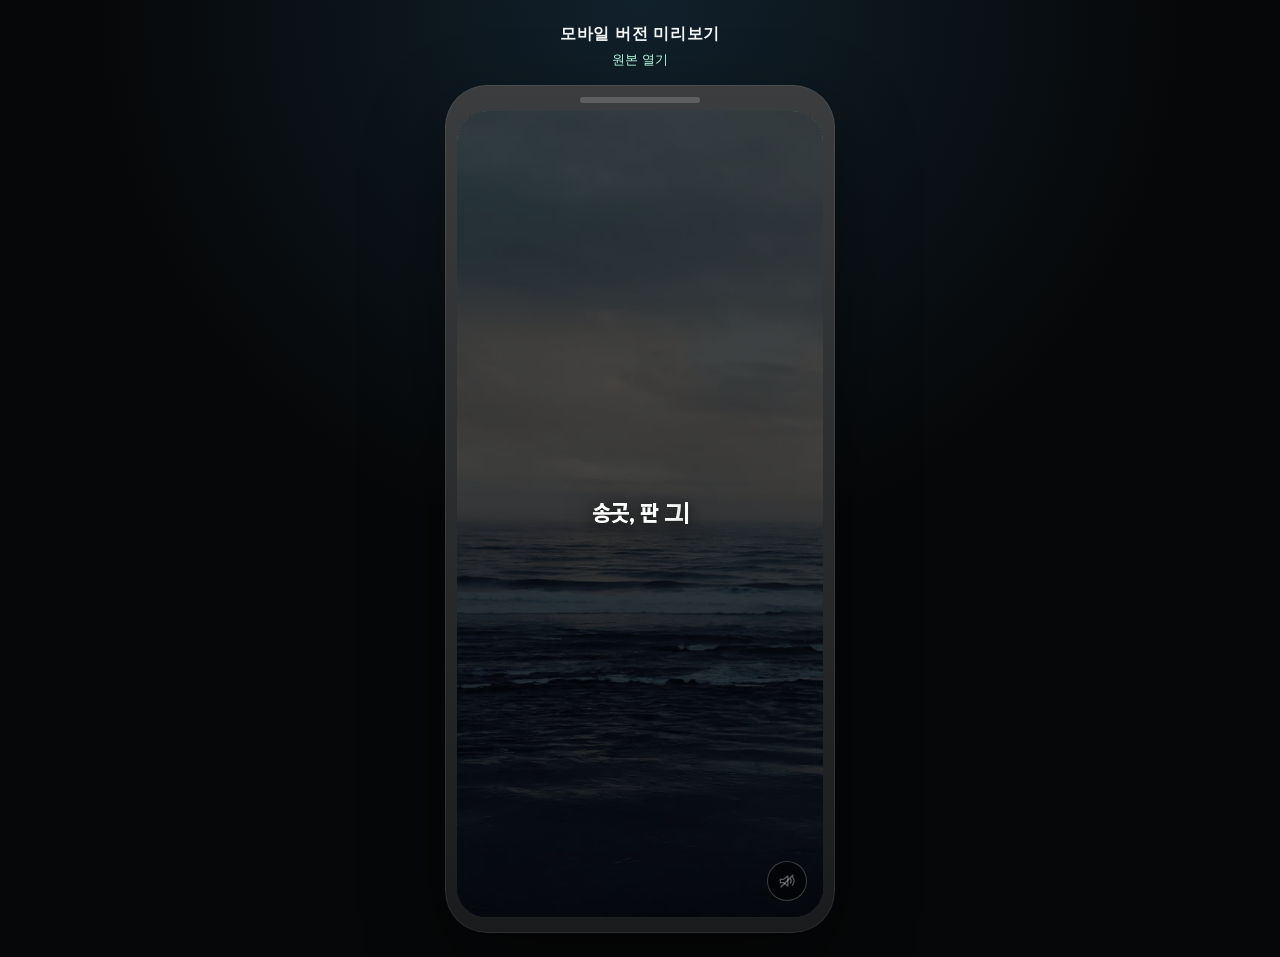
==== preview-mobile.html @ 9ff77791 "Initial project snapshot" ====
<!doctype html>
<html lang="ko">
  <head>
    <meta charset="utf-8" />
    <meta name="viewport" content="width=device-width, initial-scale=1" />
    <title>모바일 버전 미리보기</title>
    <style>
      :root {
        color-scheme: dark;
      }

      * {
        box-sizing: border-box;
      }

      html,
      body {
        margin: 0;
        min-height: 100%;
        background:
          radial-gradient(circle at top, rgba(27, 56, 76, 0.52), rgba(6, 7, 8, 0) 48%),
          #060708;
        color: #f4f7f6;
        font-family: "Malgun Gothic", "Apple SD Gothic Neo", sans-serif;
      }

      body {
        display: grid;
        place-items: center;
        padding: 24px 16px;
      }

      .preview-shell {
        display: grid;
        gap: 16px;
        justify-items: center;
      }

      .preview-head {
        display: grid;
        gap: 6px;
        justify-items: center;
        text-align: center;
      }

      .preview-title {
        margin: 0;
        font-size: 16px;
        font-weight: 600;
        letter-spacing: 0.04em;
      }

      .preview-link {
        color: #b9ffe2;
        text-decoration: none;
        font-size: 13px;
      }

      .preview-stage {
        width: min(390px, calc(100vw - 32px));
        aspect-ratio: 390 / 844;
        padding: 12px;
        border-radius: 42px;
        background:
          linear-gradient(180deg, rgba(255, 255, 255, 0.18), rgba(255, 255, 255, 0.04)),
          #101214;
        box-shadow:
          0 30px 80px rgba(0, 0, 0, 0.42),
          0 0 0 1px rgba(255, 255, 255, 0.08) inset;
      }

      .preview-stage::before {
        content: "";
        display: block;
        width: 120px;
        height: 6px;
        margin: 0 auto 8px;
        border-radius: 999px;
        background: rgba(255, 255, 255, 0.18);
      }

      iframe {
        width: 100%;
        height: calc(100% - 14px);
        border: 0;
        border-radius: 30px;
        background: #000000;
      }
    </style>
  </head>
  <body>
    <div class="preview-shell">
      <div class="preview-head">
        <h1 class="preview-title">모바일 버전 미리보기</h1>
        <a class="preview-link" href="./index.html">원본 열기</a>
      </div>
      <div class="preview-stage">
        <iframe src="./index.html" title="모바일 버전 미리보기" allow="autoplay; fullscreen"></iframe>
      </div>
    </div>
  </body>
</html>
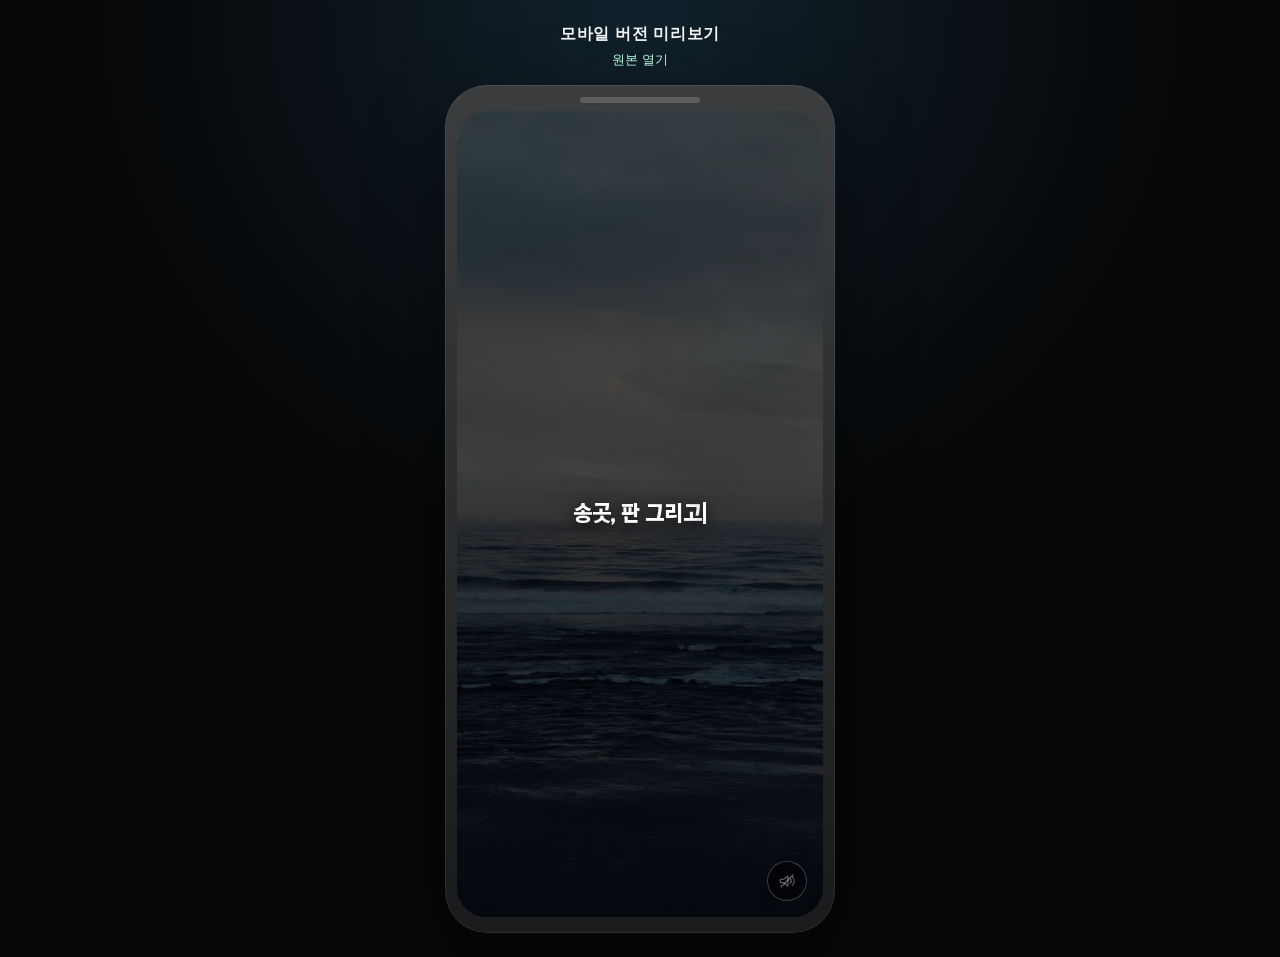
==== commit 9348a779: "Add final cache busting to preview pages" ====
--- a/preview-mobile.html
+++ b/preview-mobile.html
@@ -92,10 +92,10 @@
     <div class="preview-shell">
       <div class="preview-head">
         <h1 class="preview-title">모바일 버전 미리보기</h1>
-        <a class="preview-link" href="./index.html">원본 열기</a>
+        <a class="preview-link" href="./index.html?v=20260601-final">원본 열기</a>
       </div>
       <div class="preview-stage">
-        <iframe src="./index.html" title="모바일 버전 미리보기" allow="autoplay; fullscreen"></iframe>
+        <iframe src="./index.html?v=20260601-final" title="모바일 버전 미리보기" allow="autoplay; fullscreen"></iframe>
       </div>
     </div>
   </body>
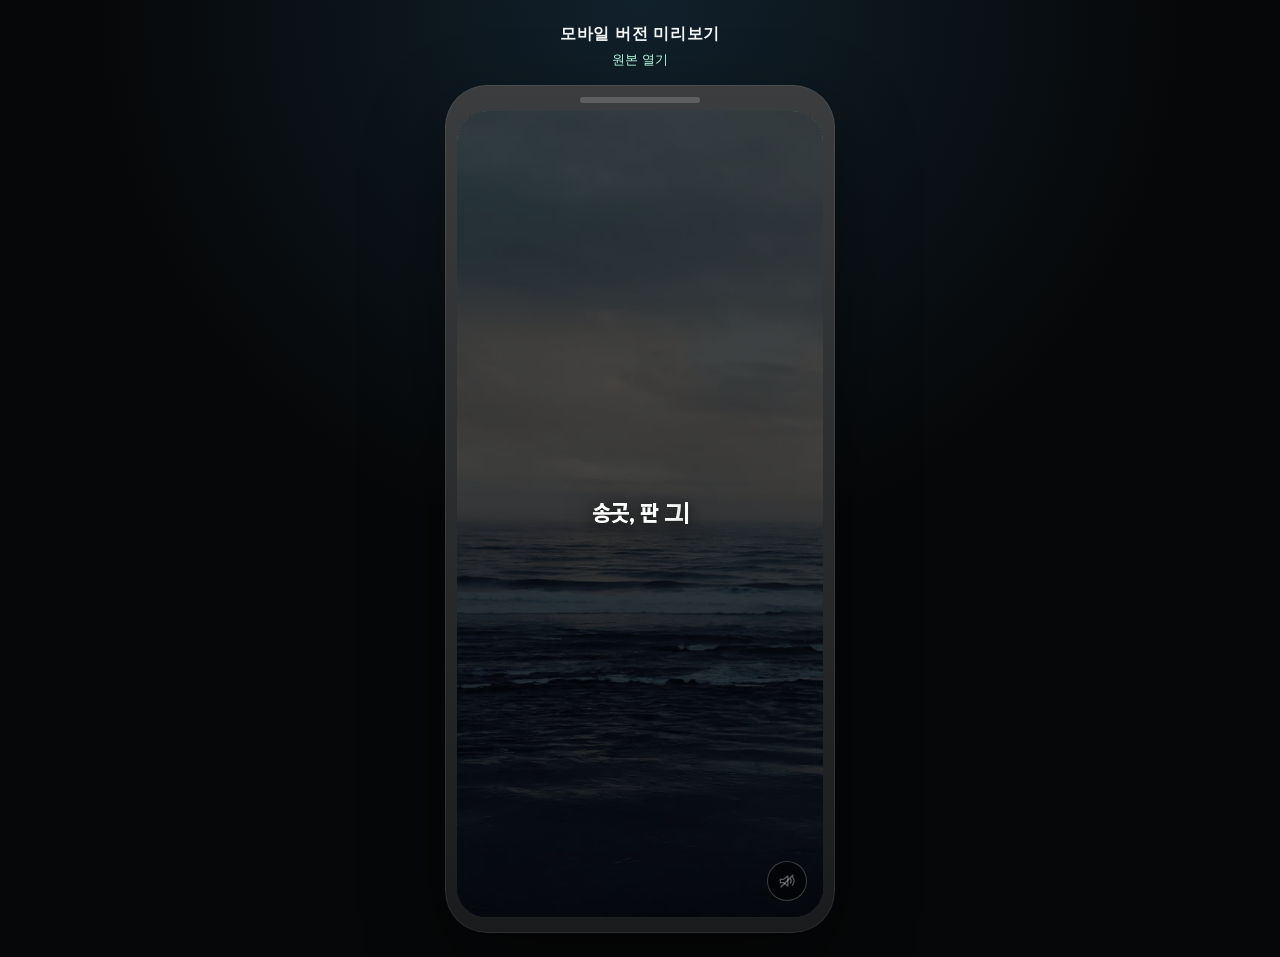
==== commit d8bc89a3: "Center chapter content around visual focus" ====
--- a/preview-mobile.html
+++ b/preview-mobile.html
@@ -92,10 +92,10 @@
     <div class="preview-shell">
       <div class="preview-head">
         <h1 class="preview-title">모바일 버전 미리보기</h1>
-        <a class="preview-link" href="./index.html?v=20260601-final">원본 열기</a>
+        <a class="preview-link" href="./index.html?v=20260601-focus-3">원본 열기</a>
       </div>
       <div class="preview-stage">
-        <iframe src="./index.html?v=20260601-final" title="모바일 버전 미리보기" allow="autoplay; fullscreen"></iframe>
+        <iframe src="./index.html?v=20260601-focus-3" title="모바일 버전 미리보기" allow="autoplay; fullscreen"></iframe>
       </div>
     </div>
   </body>
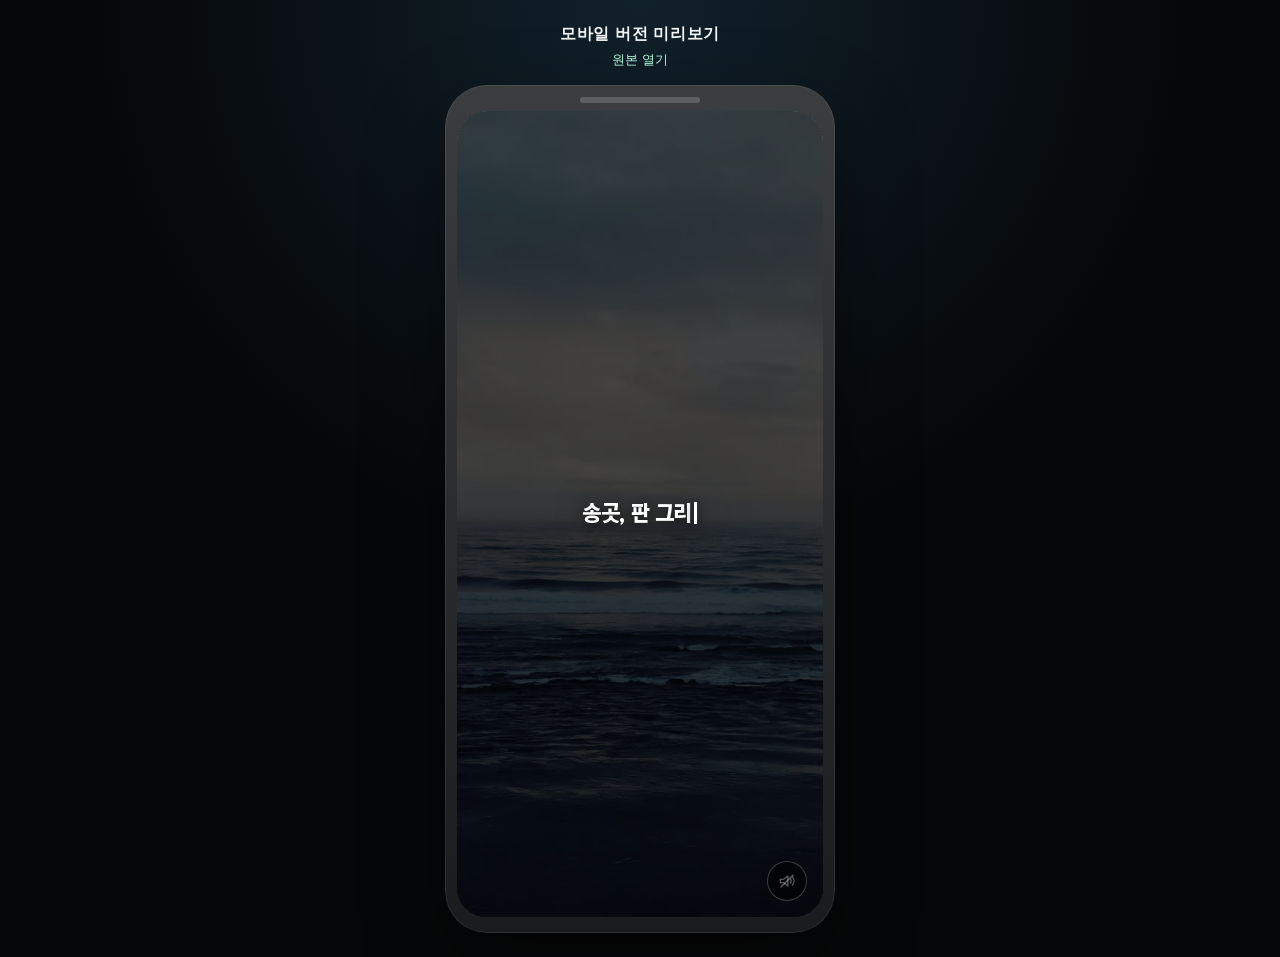
==== commit 5158d8e2: "Remove interactive prototype and center values section" ====
--- a/preview-mobile.html
+++ b/preview-mobile.html
@@ -92,10 +92,10 @@
     <div class="preview-shell">
       <div class="preview-head">
         <h1 class="preview-title">모바일 버전 미리보기</h1>
-        <a class="preview-link" href="./index.html?v=20260601-focus-3">원본 열기</a>
+        <a class="preview-link" href="./index.html?v=20260610-values-center-1">원본 열기</a>
       </div>
       <div class="preview-stage">
-        <iframe src="./index.html?v=20260601-focus-3" title="모바일 버전 미리보기" allow="autoplay; fullscreen"></iframe>
+        <iframe src="./index.html?v=20260610-values-center-1" title="모바일 버전 미리보기" allow="autoplay; fullscreen"></iframe>
       </div>
     </div>
   </body>
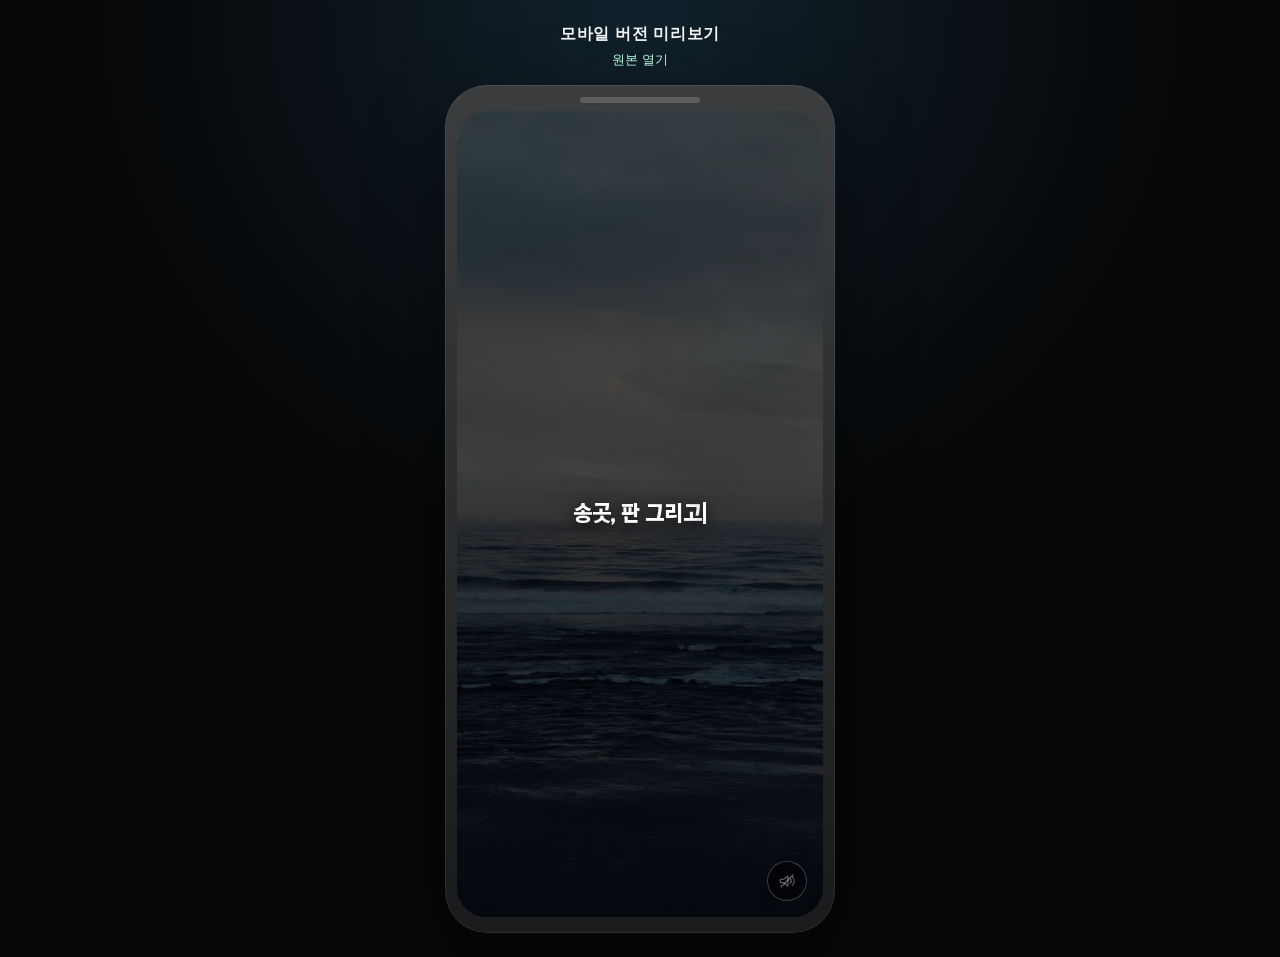
==== commit 4c4b677b: "Add Naver contact link and align request typography" ====
--- a/preview-mobile.html
+++ b/preview-mobile.html
@@ -92,10 +92,10 @@
     <div class="preview-shell">
       <div class="preview-head">
         <h1 class="preview-title">모바일 버전 미리보기</h1>
-        <a class="preview-link" href="./index.html?v=20260610-values-center-1">원본 열기</a>
+        <a class="preview-link" href="./index.html?v=20260610-contact-links-1">원본 열기</a>
       </div>
       <div class="preview-stage">
-        <iframe src="./index.html?v=20260610-values-center-1" title="모바일 버전 미리보기" allow="autoplay; fullscreen"></iframe>
+        <iframe src="./index.html?v=20260610-contact-links-1" title="모바일 버전 미리보기" allow="autoplay; fullscreen"></iframe>
       </div>
     </div>
   </body>
